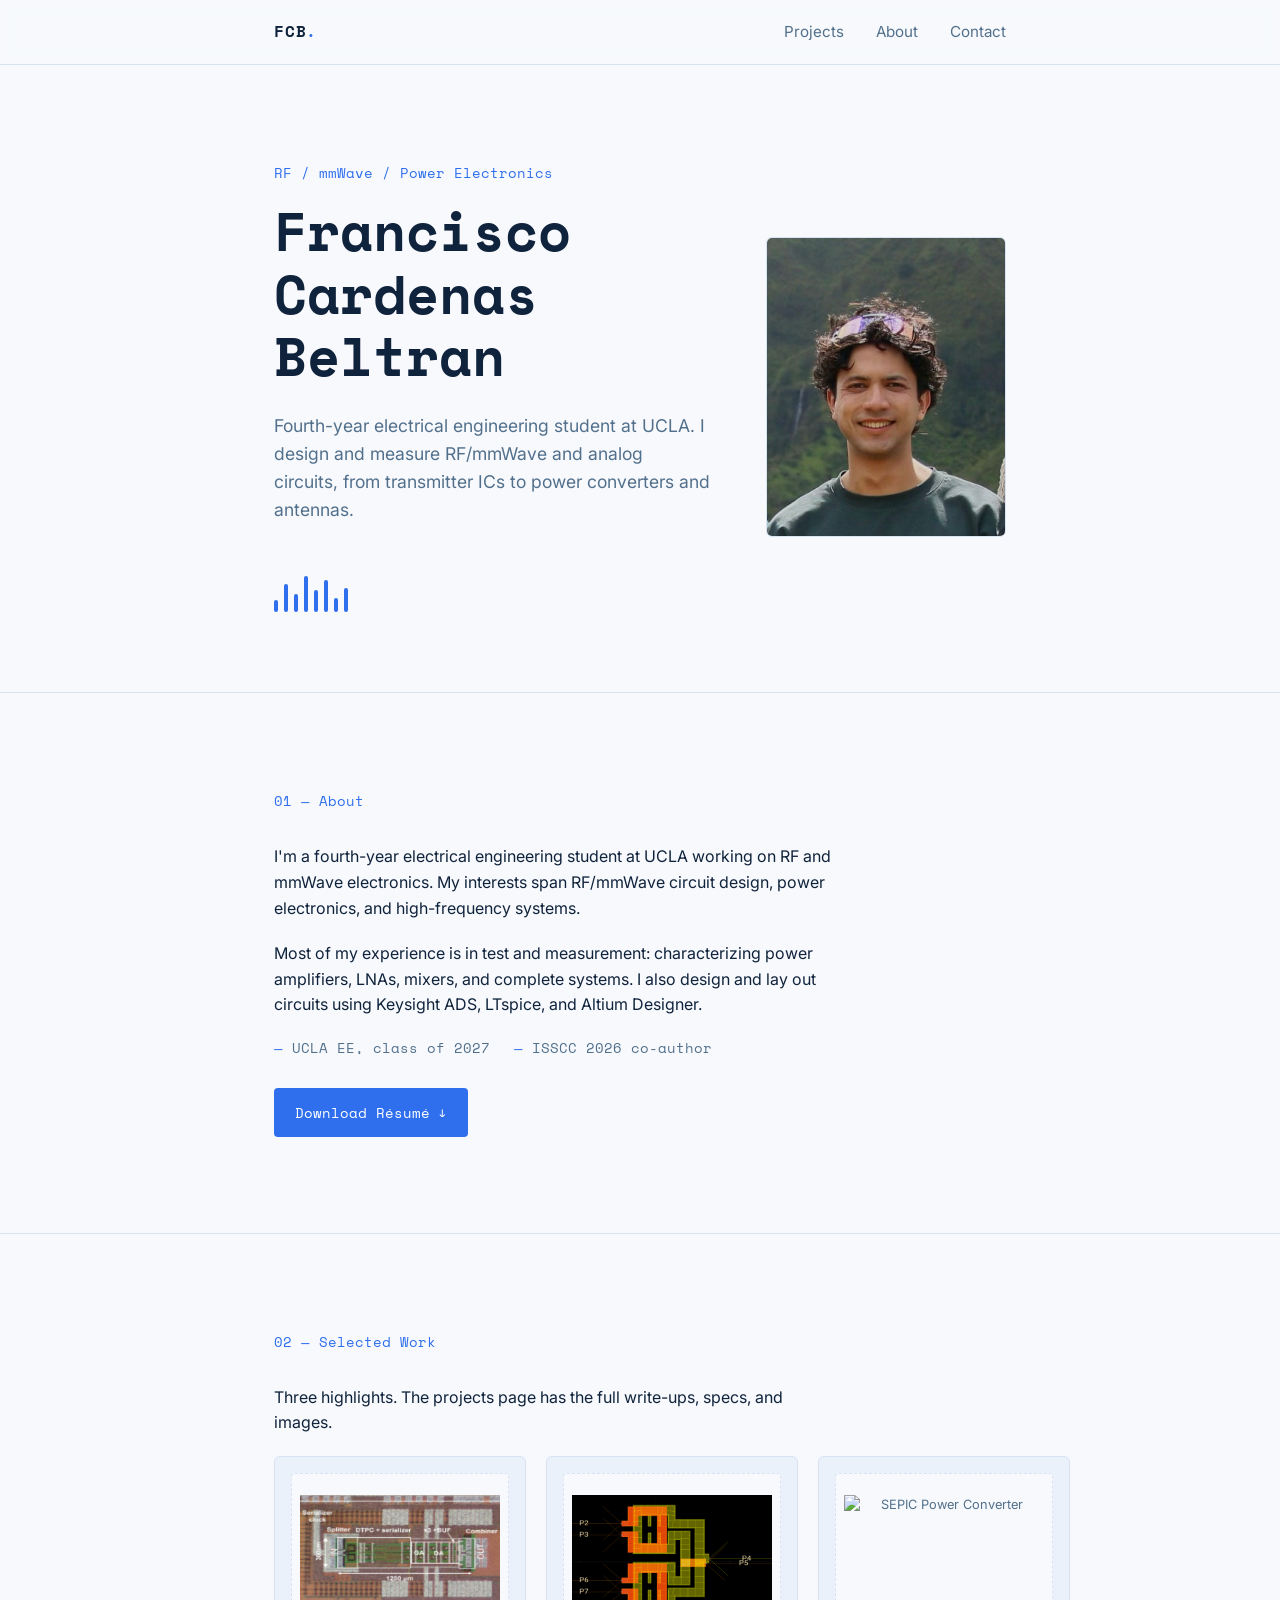
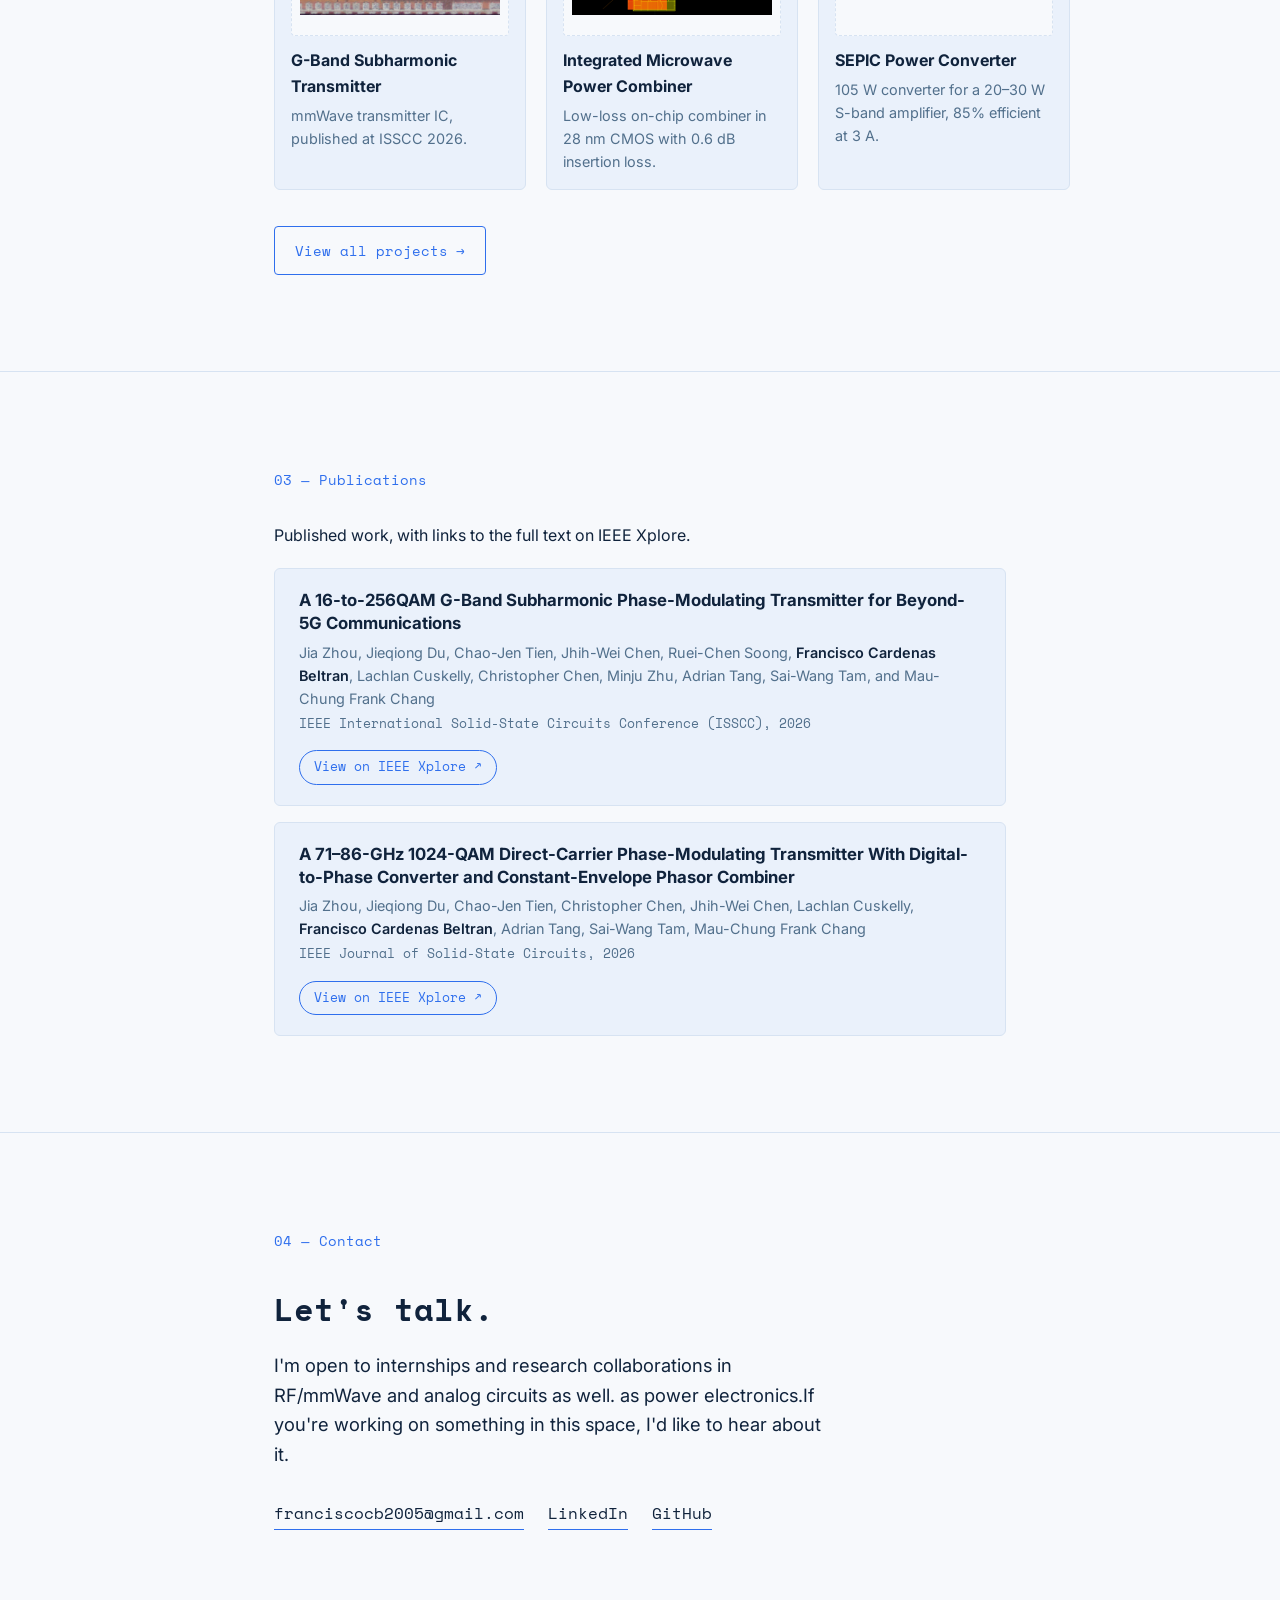
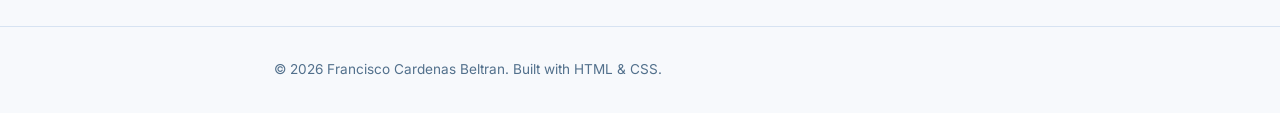
==== index.html @ 1a063b23 "Initial commit" ====
<!DOCTYPE html>
<!--
  DOCTYPE tells the browser "treat this as modern HTML5."
  Without it, some browsers fall back into a compatibility mode
  from the 1990s and layout gets weird. Always the first line.
-->
<html lang="en">
<!--
  <html> wraps the ENTIRE page. lang="en" tells screen readers and
  search engines what language the content is in.
-->
 
<head>
  <!--
    Nothing in <head> is visible on the page itself. It's metadata:
    instructions FOR the browser/search engines, not content for people.
  -->
 
  <meta charset="UTF-8">
  <!-- Tells the browser which character set to use so accents, em-dashes,
       etc. render correctly instead of turning into garbled symbols. -->
 
  <meta name="viewport" content="width=device-width, initial-scale=1.0">
  <!-- Without this, mobile browsers render the page at "desktop width"
       (usually 980px) and then shrink it to fit, making everything tiny.
       This line says: "use the actual width of the phone/tablet screen,
       and don't zoom in or out by default." This is the line that makes
       a site "responsive" instead of a tiny desktop page on mobile. -->
 
  <title>Francisco Cardenas Beltran — RF &amp; mmWave Engineering</title>
  <!-- Shows in the browser tab and in search results. -->
 
  <meta name="description" content="Francisco Cardenas Beltran is a UCLA electrical engineering student working on RF/mmWave circuits, 
  power electronics, and high-frequency test and measurement.">
  <!-- Not visible on the page — this is the snippet Google shows under
       your link in search results. -->
 
  <!-- Google Fonts: we're loading two typefaces from Google's servers.
       preconnect just tells the browser "you'll be talking to this domain
       soon" so it can start the connection early — a small speed trick. -->
  <link rel="preconnect" href="https://fonts.googleapis.com">
  <link rel="preconnect" href="https://fonts.gstatic.com" crossorigin>
  <link href="https://fonts.googleapis.com/css2?family=Space+Mono:wght@400;700&family=Inter:wght@400;500;600&display=swap" rel="stylesheet">
 
  <link rel="stylesheet" href="style.css">
  <!-- This is the line that connects this HTML file to the CSS file.
       Without it, the page would load with zero styling — just plain
       black text on a white background in the browser's default font. -->
</head>
 
<body>
  <!-- Everything a visitor actually SEES goes inside <body>. -->
 
  <!-- ============ HEADER / NAV ============ -->
  <header class="site-header">
    <!--
      <header> is a "semantic" tag — it doesn't do anything visually by
      itself, but it tells the browser (and screen readers, and search
      engines) "this section is introductory/navigational content."
      Using semantic tags (header, nav, main, section, footer) instead of
      generic <div> everywhere is good practice: it's more accessible and
      easier to read.
    -->
    <div class="wrap">
      <!-- "wrap" is a plain div with no semantic meaning — it exists
           purely so CSS can center content and cap its width. You'll
           see this pattern (a .wrap or .container div) constantly. -->
      <a href="index.html" class="logo">FCB<span class="accent">.</span></a>
      <!-- Wrapping the logo in a link to "index.html" is the standard
           pattern for "click the logo to go home." -->
      <nav>
        <!-- <nav> semantically marks "this is a block of navigation links." -->
        <a href="projects.html">Projects</a>
        <a href="#about">About</a>
        <a href="#contact">Contact</a>
      </nav>
    </div>
  </header>
 
  <main>
    <!-- <main> marks the primary content of the page (as opposed to
         header/footer/nav, which repeat on every page of a site). -->
 
    <!-- ============ HERO SECTION ============ -->
    <section class="hero">
      <div class="wrap hero-grid">
        <!--
          "hero-grid" turns this row into two columns: your text on the
          left, your headshot on the right. On phones the CSS stacks
          them into one column with the photo on top (see style.css,
          section 5b).
        -->
 
        <div class="hero-text">
          <p class="eyebrow">RF / mmWave / Power Electronics</p>
          <h1>Francisco Cardenas Beltran</h1>
          <p class="hero-sub">
            Fourth-year electrical engineering student at UCLA. I design
            and measure RF/mmWave and analog circuits, from transmitter ICs to
            power converters and antennas.
          </p>
 
          <!--
            This is the one "signature moment" of the page — an animated
            waveform line, done in pure CSS (no JS, no images). It's a nod
            to RF signal work without being a gimmick. See style.css for
            how the animation works.
          -->
          <div class="waveform" aria-hidden="true">
            <span></span><span></span><span></span><span></span>
            <span></span><span></span><span></span><span></span>
          </div>
          <!-- aria-hidden="true" tells screen readers to skip this — it's
               purely decorative and has no meaningful content to announce. -->
        </div>
 
        <!-- ============ HEADSHOT ============
             <figure> is the semantic tag for "an image that goes with the
             content." To add your photo:
               1. Put the image file in an "images" folder next to this
                  file, e.g. images/headshot.jpg
                  (a portrait crop around 800 x 1000 px works well; the
                  CSS crops it to a 4:5 rectangle automatically)
               2. Delete the <div class="headshot-placeholder"> line below
               3. Un-comment the <img> line below: delete the comment
                  markers at the start and end of that line so only the
                  <img ...> tag is left
             The alt text is what screen readers announce and what shows
             up if the image fails to load, so keep it descriptive.
        -->
        <figure class="headshot">
        <img src="images/headshot.jpg" alt="Portrait of Francisco Cardenas Beltran"-->
        </figure>
      </div>
    </section>
 
    <!-- ============ ABOUT SECTION ============ -->
    <section id="about" class="section">
      <!--
        id="about" is what the nav link href="#about" jumps to. An id
        must be unique on the page (only one element can have id="about").
        Classes (class="...") can repeat on many elements; ids cannot.
      -->
      <div class="wrap about-compact">
        <!--
          "about-compact" is a smaller, single-column about section:
          a short bio, a row of quick facts, and a resume download
          button. Less scrolling before visitors reach the projects,
          which is the actual point of this site.
        -->
        <p class="section-label">01 — About</p>
        <p class="lede lede-compact">
          I'm a fourth-year electrical engineering student at UCLA working
          on RF and mmWave electronics. My interests span RF/mmWave circuit
          design, power electronics, and high-frequency systems.
        </p>
        <p class="lede lede-compact">
          Most of my experience is in test and measurement: characterizing
          power amplifiers, LNAs, mixers, and complete systems. I also
          design and lay out circuits using Keysight ADS, LTspice, and
          Altium Designer.
        </p>
        <ul class="quick-facts">
          <li>UCLA EE, class of 2027</li>
          <li>ISSCC 2026 co-author</li>
        </ul>
        <a href="CardenasBeltran_Resume.docx.pdf" download class="btn btn-primary">
          Download Résumé
          <span aria-hidden="true">↓</span>
        </a>
        <!--
          `download` is a boolean attribute — just being present turns
          on the behavior, no value needed. It tells the browser
          "don't navigate to this file, save it to disk instead."
          Without it, clicking this link would just open the PDF in
          the browser tab.
          IMPORTANT: this only works once an actual file named
          resume.pdf sits in the same folder as this HTML file.
        -->
      </div>
    </section>
 
    <!-- ============ WORK / PROJECTS SECTION ============ -->
    <section id="work" class="section">
      <div class="wrap">
        <p class="section-label">02 — Selected Work</p>
        <p class="lede lede-compact">
          Three highlights. The projects page has the full write-ups,
          specs, and images.
        </p>
 
        <div class="teaser-grid">
          <a href="#publications" class="teaser-card">
            <div class="teaser-image">
                <img src="images/die_photo.png" width="200" height="120" alt="G-band transmitter die photo">
            </div>
            <h3>G-Band Subharmonic Transmitter</h3>
            <p>mmWave transmitter IC, published at ISSCC 2026.</p>
          </a>
 
          <a href="projects.html#power-combiner" class="teaser-card">
            <div class="teaser-image">
              <img src="images/power_combiner.png" width="200" height="120" alt="Integrated Microwave Power Combiner">
            </div>
            <h3>Integrated Microwave Power Combiner</h3>
            <p>Low-loss on-chip combiner in 28 nm CMOS with 0.6 dB insertion loss.</p>
          </a>
 
          <a href="projects.html#sepic-converter" class="teaser-card">
            <div class="teaser-image">
              <img src="images/sepic_converter.jpg" width="200" height="120" alt="SEPIC Power Converter">
            </div>
            <h3>SEPIC Power Converter</h3>
            <p>105 W converter for a 20–30 W S-band amplifier, 85% efficient at 3 A.</p>
          </a>
        </div>
 
        <a href="projects.html" class="btn btn-outline view-all">
          View all projects
          <span aria-hidden="true">→</span>
        </a>
      </div>
    </section>
 
    <!-- ============ PUBLICATIONS SECTION ============ -->
    <section id="publications" class="section">
      <!-- Note the id is lowercase. ids are case-sensitive, so
           #Publications and #publications are different targets. -->
      <div class="wrap">
        <p class="section-label">03 — Publications</p>
        <p class="lede lede-compact">
          Published work, with links to the full text on IEEE Xplore.
        </p>
        <ul class="pub-list">
          <li class="pub">
            <h3>A 16-to-256QAM G-Band Subharmonic Phase-Modulating Transmitter for Beyond-5G Communications</h3>
            <!-- List authors in the order they appear on the paper.
                 The <strong> tags make your own name bold. -->
            <p class="pub-authors">Jia Zhou, Jieqiong Du, Chao-Jen Tien, Jhih-Wei Chen, Ruei-Chen Soong, 
              <strong>Francisco Cardenas Beltran</strong>, Lachlan Cuskelly, Christopher Chen, Minju Zhu, Adrian Tang,
              Sai-Wang Tam, and Mau-Chung Frank Chang</p>
            <p class="pub-venue">IEEE International Solid-State Circuits Conference (ISSCC), 2026</p>
            <div class="project-links">
              <a class="pill-link" href="https://ieeexplore.ieee.org/document/11409097" target="_blank" rel="noopener">
                View on IEEE Xplore <span aria-hidden="true">↗</span>
              </a>
            </div>
          </li>
 
          <li class="pub">
            <h3>A 71–86-GHz 1024-QAM Direct-Carrier Phase-Modulating Transmitter With Digital-to-Phase Converter and Constant-Envelope Phasor Combiner</h3>
            <p class="pub-authors">Jia Zhou, Jieqiong Du, Chao-Jen Tien, Christopher Chen, Jhih-Wei Chen,
              Lachlan Cuskelly, <strong>Francisco Cardenas Beltran</strong>, Adrian Tang, Sai-Wang Tam,
              Mau-Chung Frank Chang</p>
            <p class="pub-venue">IEEE Journal of Solid-State Circuits, 2026</p>
            <div class="project-links">
              <a class="pill-link" href="https://ieeexplore.ieee.org/document/11457391" target="_blank" rel="noopener">
                View on IEEE Xplore <span aria-hidden="true">↗</span>
              </a>
            </div>
          </li>
        </ul>

      </div>
    </section>
 
    <!-- ============ CONTACT SECTION ============ -->
    <section id="contact" class="section">
      <div class="wrap">
        <p class="section-label">04 — Contact</p>
        <h2>Let's talk.</h2>
        <p class="lede">
          I'm open to internships and research collaborations in RF/mmWave and analog circuits as well. 
          as power electronics.If you're working on something in this space, I'd like to hear about it.
        </p>
        <div class="contact-links">
          <a href="mailto:franciscocb2005@gmail.com">franciscocb2005@gmail.com</a>
          <a href="https://linkedin.com/in/francisco-cardenas-beltran" target="_blank" rel="noopener">LinkedIn</a>
          <a href="https://github.com/fcbeltran05" target="_blank" rel="noopener">GitHub</a>
          <!-- Swap yourusername for your actual GitHub username. -->
        </div>
      </div>
    </section>
  </main>
 
  <footer class="site-footer">
    <div class="wrap">
      <p>&copy; 2026 Francisco Cardenas Beltran. Built with HTML &amp; CSS.</p>
      <!-- &copy; and &amp; are "HTML entities" — special codes for
           characters that either aren't on a keyboard (©) or that HTML
           reserves for its own syntax (& is used in entities themselves,
           so a literal & has to be written as &amp;). -->
    </div>
  </footer>
 
</body>
</html>
---- style.css ----
/* =========================================================
   1. DESIGN TOKENS (CSS variables)
   =========================================================
   Defining colors/fonts as named variables here means if you ever
   want to change your accent color, you change it in ONE place
   instead of hunting through the whole file. `:root` means "the
   whole document" — these variables are available everywhere below.
*/
:root {
  --bg: #f7f9fc;          /* soft off-white — main page background */
  --surface: #eaf1fb;     /* light blue panel color, used for project boxes */
  --text: #10233c;        /* dark navy — main text, high contrast on white */
  --text-dim: #52708c;    /* muted blue-grey for secondary text */
  --accent: #2f6fed;      /* blue accent */
  --accent-dim: #1d4fb3;  /* darker blue, for hovers */
  --border: #d7e3f2;      /* light blue-grey line color */
 
  --font-mono: 'Space Mono', monospace;  /* for headings & data labels */
  --font-sans: 'Inter', sans-serif;      /* for body copy */
 
  --max-width: 780px;     /* how wide the content column gets on large screens */
}
 
/* =========================================================
   2. RESET
   =========================================================
   Browsers apply their own default spacing/sizing to elements
   (margins on <h1>, weird box sizing, etc). This section cancels
   those defaults so you start from a predictable, blank slate.
*/
* {
  margin: 0;
  padding: 0;
  box-sizing: border-box;
  /* box-sizing: border-box means when you set an element's width,
     any padding/border is INCLUDED in that width instead of adding
     to it. This makes layout math far less confusing. */
}
 
html {
  scroll-behavior: smooth;
  /* Makes clicking a nav link (like #about) scroll smoothly to that
     section instead of jumping instantly. */
}
 
body {
  background: var(--bg);
  color: var(--text);
  font-family: var(--font-sans);
  line-height: 1.6;
  /* line-height 1.6 means each line of text has extra breathing room
     (1.6x the font size) — tight line-height is a common reason body
     text feels cramped and hard to read. */
}
 
button {
  font: inherit;
  /* buttons don't inherit the page font by default in most browsers —
     this makes any real <button> element match the rest of the site. */
}
 
/* =========================================================
   3. LAYOUT HELPERS
   ========================================================= */
.wrap {
  max-width: var(--max-width);
  margin: 0 auto;   /* auto left/right margin centers a block element */
  padding: 0 24px;  /* breathing room on small screens so text doesn't
                        touch the edge of the browser window */
}
 
.section {
  padding: 96px 0;
  border-top: 1px solid var(--border);
  /* the hairline rule between sections — used deliberately here as a
     structural device (like a datasheet section break), not decoration */
}
 
/* =========================================================
   4. HEADER / NAV
   ========================================================= */
.site-header {
  position: sticky;
  top: 0;
  /* sticky + top:0 makes the header stay pinned to the top of the
     viewport as you scroll down, instead of scrolling away. */
  background: rgba(247, 249, 252, 0.85);
  backdrop-filter: blur(8px);
  /* semi-transparent background + blur = content behind the header
     shows through slightly blurred as you scroll under it. */
  border-bottom: 1px solid var(--border);
  z-index: 10;
  /* z-index controls stacking order — a higher number sits ON TOP of
     elements with a lower (or no) z-index. Needed here so the header
     stays above content as it scrolls underneath. */
}
 
.site-header .wrap {
  display: flex;
  align-items: center;
  justify-content: space-between;
  height: 64px;
  /* flexbox: this row lays its two children (logo, nav) out
     horizontally, vertically centers them, and pushes them to
     opposite ends of the row. Flexbox is the standard tool for
     "arrange these items in a row or column." */
}
 
.logo {
  font-family: var(--font-mono);
  font-weight: 700;
  letter-spacing: 0.05em;
  color: var(--text);
  text-decoration: none;
  /* the logo is now an <a> (see index.html/projects.html), so it needs
     its own color + text-decoration reset or it'd render as a plain
     underlined blue link like any other anchor. */
}
 
.accent {
  color: var(--accent);
}
 
nav a {
  color: var(--text-dim);
  text-decoration: none;
  /* removes the default underline on links */
  margin-left: 28px;
  font-size: 0.95rem;
  transition: color 0.2s ease;
  /* transition makes property changes (like color on hover) animate
     smoothly over 0.2 seconds instead of snapping instantly. */
}
 
nav a:hover {
  color: var(--text);
}
 
nav a.active {
  color: var(--accent);
  /* There's no built-in way for static HTML to detect "this is the
     current page" — class="active" is added by hand to the matching
     link in each file (see projects.html). If you add more pages
     later, remember to set this by hand on each one too. */
}
 
/* =========================================================
   5. HERO
   ========================================================= */
.hero {
  padding: 96px 0 80px;
  text-align: left;
}
 
/* A shorter version of the hero, used at the top of projects.html —
   same type treatment, less vertical padding, since it's an interior
   page and doesn't need a full "landing" moment. */
.page-hero {
  padding: 64px 0 48px;
}
 
.eyebrow {
  font-family: var(--font-mono);
  color: var(--accent);
  font-size: 0.9rem;
  margin-bottom: 16px;
}
 
.hero h1,
.page-hero h1 {
  font-family: var(--font-mono);
  font-size: clamp(2rem, 5vw, 3.4rem);
  /* clamp(min, preferred, max) picks a font size that scales with the
     viewport width (5vw = 5% of viewport width) but never goes below
     2rem or above 3.4rem. This is a compact way to make text
     responsive without writing separate rules for each screen size. */
  line-height: 1.15;
  font-weight: 700;
  margin-bottom: 24px;
}
 
.page-hero h1 {
  font-size: clamp(1.6rem, 4vw, 2.4rem);
  /* a smaller max size than the homepage hero — it's still a heading,
     just not the star of the page the way the homepage one is. */
}
 
.hero-sub {
  color: var(--text-dim);
  font-size: 1.1rem;
  max-width: 480px;
  margin-bottom: 48px;
}
 
.page-hero .hero-sub {
  margin-bottom: 0;
}
 
/* =========================================================
   5b. HERO WITH HEADSHOT
   =========================================================
   The homepage hero is two columns: text on the left, portrait on
   the right. On phones it collapses to one column with the photo
   first. The photo is cropped to a 4:5 portrait rectangle no matter
   what shape your original file is.
*/
.hero-grid {
  display: grid;
  grid-template-columns: 1fr 240px;
  /* "1fr 240px" = the text column takes all remaining space and the
     photo column is a fixed 240px wide. */
  gap: 56px;
  align-items: center;
  /* vertically centers the text against the taller photo */
}
 
.headshot {
  width: 100%;
}
 
.headshot img,
.headshot-placeholder {
  display: block;
  width: 100%;
  aspect-ratio: 4 / 5;
  border-radius: 6px;
}
 
.headshot img {
  object-fit: cover;
  object-position: center top;
  /* object-fit: cover crops the photo to fill the box instead of
     stretching it. object-position keeps the top of the frame (your
     face) in view if the crop has to cut something off. */
  border: 1px solid var(--border);
}
 
/* Dashed "add a photo here" box, same visual language as the project
   image placeholders. Disappears once you swap in the real <img>. */
.headshot-placeholder {
  background: var(--surface);
  border: 1px dashed var(--border);
  display: flex;
  align-items: center;
  justify-content: center;
  text-align: center;
  color: var(--text-dim);
  font-size: 0.85rem;
  padding: 16px;
}
 
@media (max-width: 720px) {
  .hero {
    padding: 72px 0 64px;
  }
 
  .hero-grid {
    grid-template-columns: 1fr;
    gap: 32px;
  }
 
  .headshot {
    order: -1;
    /* order: -1 moves the photo BEFORE the text in the stacked layout
       without changing the HTML. */
    max-width: 180px;
  }
}
 
/* --- the animated waveform, the homepage hero's signature moment --- */
.waveform {
  display: flex;
  align-items: flex-end;
  gap: 6px;
  height: 40px;
}
 
.waveform span {
  display: block;
  width: 4px;
  background: var(--accent);
  border-radius: 2px;
  animation: pulse 1.2s ease-in-out infinite;
  /* This applies the @keyframes animation named "pulse" (defined below)
     to each bar: 1.2 seconds per cycle, ease-in-out timing, and
     "infinite" means it repeats forever rather than playing once. */
}
 
/* Each bar gets a different animation-delay so they don't all move
   in lockstep — this staggering is what makes it read as a waveform
   rather than a single pulsing block. nth-child(n) targets the nth
   <span> inside .waveform. */
.waveform span:nth-child(1) { height: 30%; animation-delay: 0s; }
.waveform span:nth-child(2) { height: 70%; animation-delay: 0.1s; }
.waveform span:nth-child(3) { height: 45%; animation-delay: 0.2s; }
.waveform span:nth-child(4) { height: 90%; animation-delay: 0.3s; }
.waveform span:nth-child(5) { height: 55%; animation-delay: 0.4s; }
.waveform span:nth-child(6) { height: 80%; animation-delay: 0.5s; }
.waveform span:nth-child(7) { height: 35%; animation-delay: 0.6s; }
.waveform span:nth-child(8) { height: 60%; animation-delay: 0.7s; }
 
@keyframes pulse {
  /* @keyframes defines what an animation actually DOES over time.
     0% is the start of the cycle, 50% the midpoint, 100% the end. */
  0%, 100% { transform: scaleY(0.6); opacity: 0.6; }
  50%      { transform: scaleY(1);   opacity: 1; }
}
 
@media (prefers-reduced-motion: reduce) {
  .waveform span { animation: none; }
}
/* This respects visitors who've told their OS "reduce motion" (an
   accessibility setting, often used by people with vestibular
   disorders) — for them, the animation is simply turned off. */
 
/* =========================================================
   6. SECTION LABELS & HEADINGS
   ========================================================= */
.section-label {
  font-family: var(--font-mono);
  color: var(--accent);
  font-size: 0.9rem;
  margin-bottom: 32px;
}
 
.section h2 {
  font-family: var(--font-mono);
  font-size: 2rem;
  margin-bottom: 16px;
}
 
.lede {
  font-size: 1.15rem;
  max-width: 560px;
  margin-bottom: 32px;
}
 
/* A smaller variant of .lede, used where the paragraph should take up
   less vertical space (the compact about section, the work-teaser
   intro). Note it's added as a SECOND class — class="lede lede-compact"
   in the HTML — so it keeps .lede's rules and only overrides the two
   listed here. This "combine two classes" pattern is common: one class
   for the general look, a second small one for a specific tweak. */
.lede-compact {
  font-size: 1rem;
  margin-bottom: 20px;
}
 
/* =========================================================
   7. ABOUT SECTION (compact)
   ========================================================= */
.quick-facts {
  list-style: none;
  display: flex;
  flex-wrap: wrap;
  gap: 12px 24px;
  font-family: var(--font-mono);
  font-size: 0.85rem;
  color: var(--text-dim);
  margin-bottom: 28px;
}
 
.quick-facts li::before {
  content: '— ';
  /* ::before inserts generated content immediately inside an element,
     before its existing content. Here it prefixes each fact with an
     em-dash instead of a bullet, matching the mono/datasheet feel,
     without needing extra markup in the HTML for it. */
  color: var(--accent);
}
 
/* =========================================================
   8. BUTTONS
   ========================================================= */
.btn {
  display: inline-flex;
  align-items: center;
  gap: 8px;
  font-family: var(--font-mono);
  font-size: 0.9rem;
  text-decoration: none;
  padding: 12px 20px;
  border-radius: 4px;
  border: 1px solid transparent;
  transition: background 0.2s ease, color 0.2s ease, border-color 0.2s ease;
  /* display: inline-flex lets the button sit inline with surrounding
     text/links while still using flexbox internally, which is what
     lets "gap" cleanly space the label from the arrow icon next to it. */
}
 
.btn-primary {
  background: var(--accent);
  color: #ffffff;
}
 
.btn-primary:hover {
  background: var(--accent-dim);
}
 
.btn-outline {
  border-color: var(--accent);
  color: var(--accent);
}
 
.btn-outline:hover {
  background: var(--accent);
  color: #ffffff;
}
 
/* =========================================================
   9. WORK TEASER GRID (homepage preview cards)
   ========================================================= */
.teaser-grid {
  display: grid;
  grid-template-columns: repeat(3, 1fr);
  /* repeat(3, 1fr) is shorthand for "1fr 1fr 1fr" — three equal-width
     columns. Much easier to read and adjust than typing it out. */
  gap: 20px;
  margin-bottom: 32px;
}
 
@media (max-width: 720px) {
  .teaser-grid {
    grid-template-columns: 1fr;
    /* stack the three teaser cards into a single column on narrow
       screens instead of squeezing them side by side */
  }
}
 
.teaser-card {
  display: block;
  text-decoration: none;
  color: var(--text);
  background: var(--surface);
  border: 1px solid var(--border);
  border-radius: 6px;
  padding: 16px;
  transition: border-color 0.2s ease, transform 0.2s ease;
}
 
.teaser-card:hover {
  border-color: var(--accent);
  transform: translateY(-2px);
  /* a small upward shift on hover — a common, subtle way to signal
     "this whole card is clickable" */
}
 
.teaser-image {
  aspect-ratio: 4 / 3;
  /* aspect-ratio locks the box's height relative to its width (here,
     4:3) regardless of how wide it ends up being — the standard way
     to reserve consistent image proportions before an image loads. */
  background: var(--bg);
  border: 1px dashed var(--border);
  border-radius: 4px;
  display: flex;
  align-items: center;
  justify-content: center;
  text-align: center;
  color: var(--text-dim);
  font-size: 0.8rem;
  padding: 8px;
  margin-bottom: 12px;
}
 
.teaser-card h3 {
  font-size: 1rem;
  margin-bottom: 4px;
}
 
.teaser-card p {
  color: var(--text-dim);
  font-size: 0.9rem;
}
 
.view-all {
  margin-top: 4px;
}
 
/* =========================================================
   10. FULL PROJECT WRITE-UPS (projects.html)
   ========================================================= */
.project-full {
  margin-bottom: 24px;
}
 
/* The larger image placeholder at the top of each full project entry.
   Same underlying pattern as .teaser-image (aspect-ratio + dashed
   border standing in for a real photo), just bigger and using a 16:9
   ratio, which suits wider diagrams/screenshots better than photos. */
.project-image {
  aspect-ratio: 16 / 9;
  background: var(--surface);
  border: 1px dashed var(--border);
  border-radius: 6px;
  display: flex;
  align-items: center;
  justify-content: center;
  text-align: center;
  color: var(--text-dim);
  font-size: 0.9rem;
  padding: 24px;
  margin-bottom: 24px;
}
 
/* Once you add a real <img> inside .project-image, this rule makes it
   fill the box cleanly no matter the source photo's original
   dimensions — without it, a real image would probably distort or
   overflow the box. object-fit: cover crops to fill; keep the aspect
   ratio above matched to your images' actual shape where you can. */
.project-image img {
  width: 100%;
  height: 100%;
  object-fit: cover;
  border-radius: 6px;
}
 
/* =========================================================
   10a. PROJECT GALLERY (multiple images per project)
   =========================================================
   For a project with more than one picture, show them one at a
   time at full size (same 16:9 box as a single .project-image)
   with a prev/next arrow rather than squeezing several into one
   row. Each picture is a .project-image that ALSO has the class
   "gallery-slide" — only the one with "is-active" is visible; the
   script near the end of projects.html moves that class when you
   click an arrow.
*/
.project-gallery {
  position: relative;
}
 
/* :not(.is-active) beats a plain .project-image rule on specificity,
   so inactive slides hide without disturbing the centering/flex
   layout .project-image already sets up for the active one. */
.gallery-slide:not(.is-active) {
  display: none;
}
 
.gallery-arrow {
  position: absolute;
  top: 50%;
  transform: translateY(-50%);
  width: 36px;
  height: 36px;
  border-radius: 50%;
  border: 1px solid var(--border);
  background: rgba(247, 249, 252, 0.9);
  color: var(--text);
  font-size: 1.1rem;
  line-height: 1;
  display: flex;
  align-items: center;
  justify-content: center;
  cursor: pointer;
}
 
.gallery-arrow:hover {
  border-color: var(--accent);
  color: var(--accent);
}
 
.gallery-prev {
  left: 12px;
}
 
.gallery-next {
  right: 12px;
}
 
/* A gallery trimmed down to one image doesn't need an arrow to
   nowhere — the script adds this class automatically in that case. */
.project-gallery.single-image .gallery-arrow {
  display: none;
}
 
.project-head {
  display: flex;
  justify-content: space-between;
  align-items: baseline;
  margin-bottom: 12px;
  gap: 16px;
  flex-wrap: wrap;
}
 
.project-head h2 {
  font-size: 1.4rem;
}
 
.project-tag {
  font-family: var(--font-mono);
  font-size: 0.75rem;
  color: var(--accent);
  white-space: nowrap;
  /* prevents the tag text from wrapping onto two lines */
}
 
.project-full p {
  color: var(--text-dim);
  margin-bottom: 20px;
  max-width: 640px;
}
 
.project-specs {
  list-style: none;
  /* removes the default bullet points from the <ul> */
  display: flex;
  flex-wrap: wrap;
  /* flex-wrap lets items drop to a new line on narrow screens instead
     of squeezing or overflowing */
  gap: 24px;
  font-size: 0.9rem;
  font-family: var(--font-mono);
  margin-bottom: 20px;
}
 
.project-specs span {
  display: block;
  color: var(--text-dim);
  font-size: 0.75rem;
  text-transform: uppercase;
  letter-spacing: 0.05em;
  margin-bottom: 4px;
}
 
.project-links {
  display: flex;
  flex-wrap: wrap;
  gap: 12px;
}
 
.pill-link {
  font-family: var(--font-mono);
  font-size: 0.8rem;
  color: var(--accent);
  text-decoration: none;
  border: 1px solid var(--accent);
  border-radius: 999px;
  /* a very large border-radius relative to the element's height turns
     the rectangle into a fully rounded "pill" shape */
  padding: 6px 14px;
  transition: background 0.2s ease, color 0.2s ease;
}
 
.pill-link:hover {
  background: var(--accent);
  color: #ffffff;
}
 
/* =========================================================
   10b. PUBLICATIONS (homepage)
   =========================================================
   One card per paper: title, authors, venue, then the IEEE Xplore
   pill link (reuses .project-links / .pill-link from above).
*/
.pub-list {
  list-style: none;
  display: grid;
  gap: 16px;
}
 
.pub {
  background: var(--surface);
  border: 1px solid var(--border);
  border-radius: 6px;
  padding: 20px 24px;
}
 
.pub h3 {
  font-size: 1.05rem;
  line-height: 1.35;
  margin-bottom: 6px;
}
 
.pub-authors {
  color: var(--text-dim);
  font-size: 0.9rem;
  margin-bottom: 4px;
}
 
.pub-authors strong {
  color: var(--text);
  font-weight: 600;
  /* your own name stands out in the author list */
}
 
.pub-venue {
  font-family: var(--font-mono);
  font-size: 0.8rem;
  color: var(--text-dim);
  margin-bottom: 16px;
}
 
/* =========================================================
   11. CONTACT SECTION
   ========================================================= */
.contact-links {
  display: flex;
  flex-wrap: wrap;
  gap: 24px;
}
 
.contact-links a {
  color: var(--text);
  text-decoration: none;
  font-family: var(--font-mono);
  border-bottom: 1px solid var(--accent);
  padding-bottom: 2px;
  transition: color 0.2s ease, border-color 0.2s ease;
}
 
.contact-links a:hover {
  color: var(--accent);
  border-color: var(--accent-dim);
}
 
/* =========================================================
   12. BACK LINK (bottom of projects.html)
   ========================================================= */
.back-link {
  display: inline-block;
  color: var(--text-dim);
  text-decoration: none;
  font-family: var(--font-mono);
  font-size: 0.9rem;
  transition: color 0.2s ease;
}
 
.back-link:hover {
  color: var(--accent);
}
 
/* =========================================================
   13. FOOTER
   ========================================================= */
.site-footer {
  border-top: 1px solid var(--border);
  padding: 32px 0;
}
 
.site-footer p {
  color: var(--text-dim);
  font-size: 0.85rem;
}
 
/* =========================================================
   14. FOCUS STATES (accessibility — don't delete this)
   =========================================================
   By default, some browsers show no visible outline when a link/
   button is focused via keyboard (Tab key). Removing focus outlines
   without replacing them makes a site unusable for keyboard-only
   visitors. This rule guarantees every focusable element always
   gets a visible outline.
*/
a:focus-visible,
button:focus-visible {
  outline: 2px solid var(--accent);
  outline-offset: 3px;
}
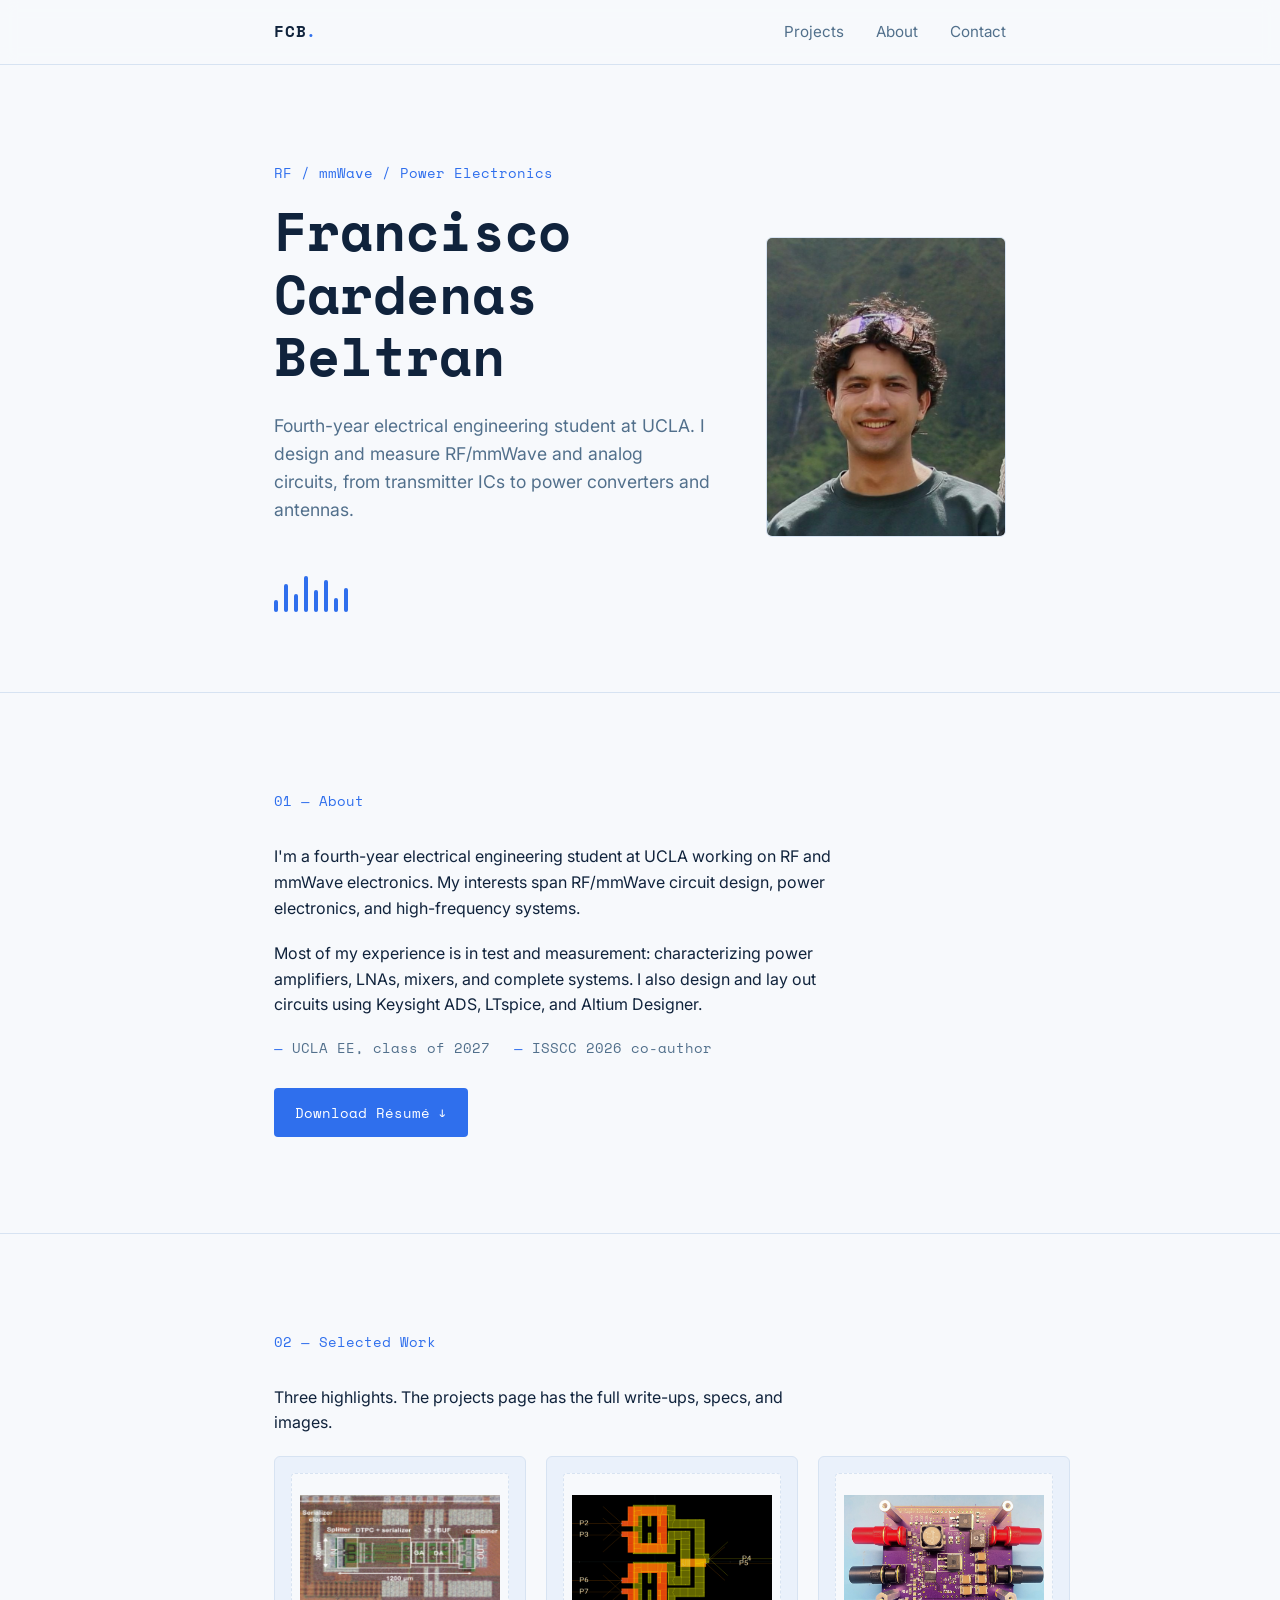
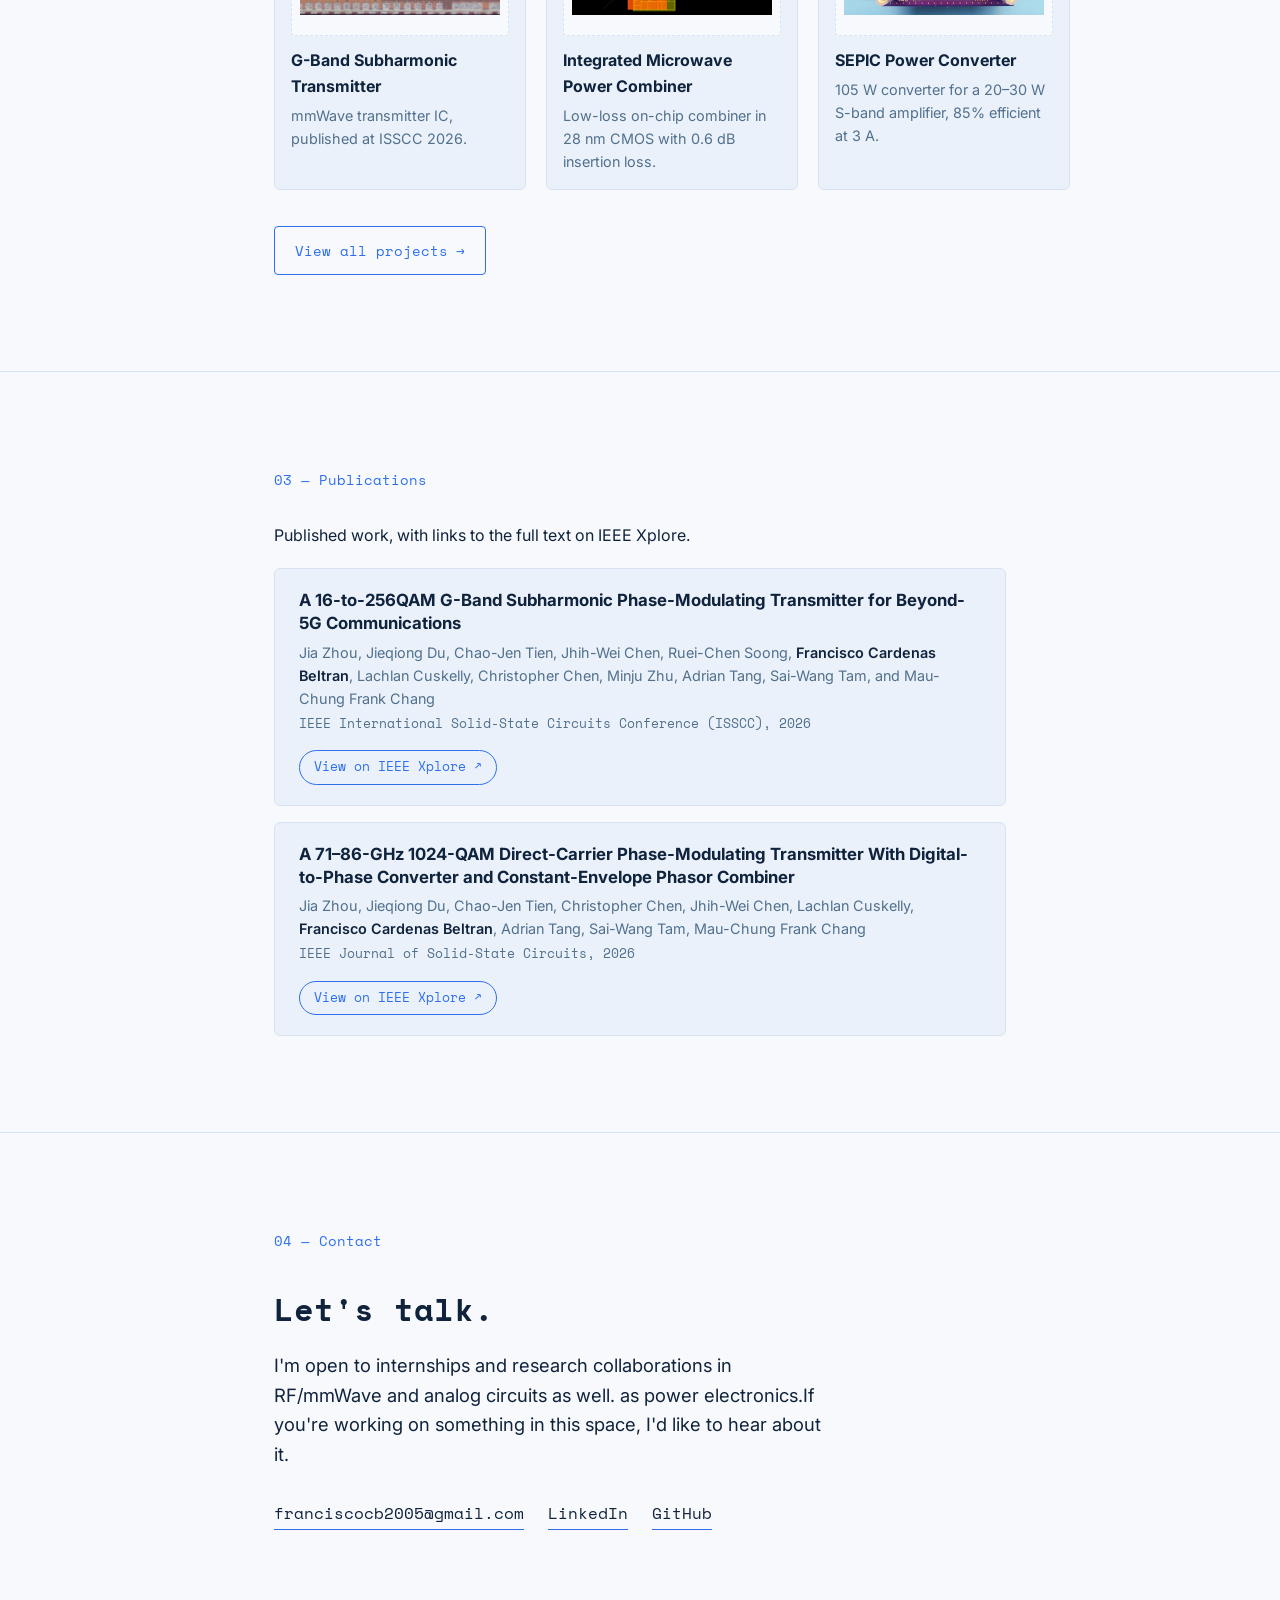
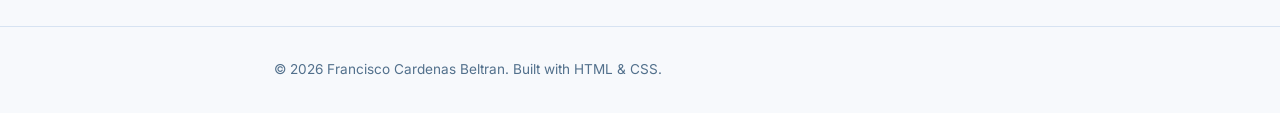
==== commit 002bece3: "Update site" ====
--- a/index.html
+++ b/index.html
@@ -208,7 +208,7 @@
  
           <a href="projects.html#sepic-converter" class="teaser-card">
             <div class="teaser-image">
-              <img src="images/sepic_converter.jpg" width="200" height="120" alt="SEPIC Power Converter">
+              <img src="images/SEPIC_converter.jpg" width="200" height="120" alt="SEPIC Power Converter">
             </div>
             <h3>SEPIC Power Converter</h3>
             <p>105 W converter for a 20–30 W S-band amplifier, 85% efficient at 3 A.</p>
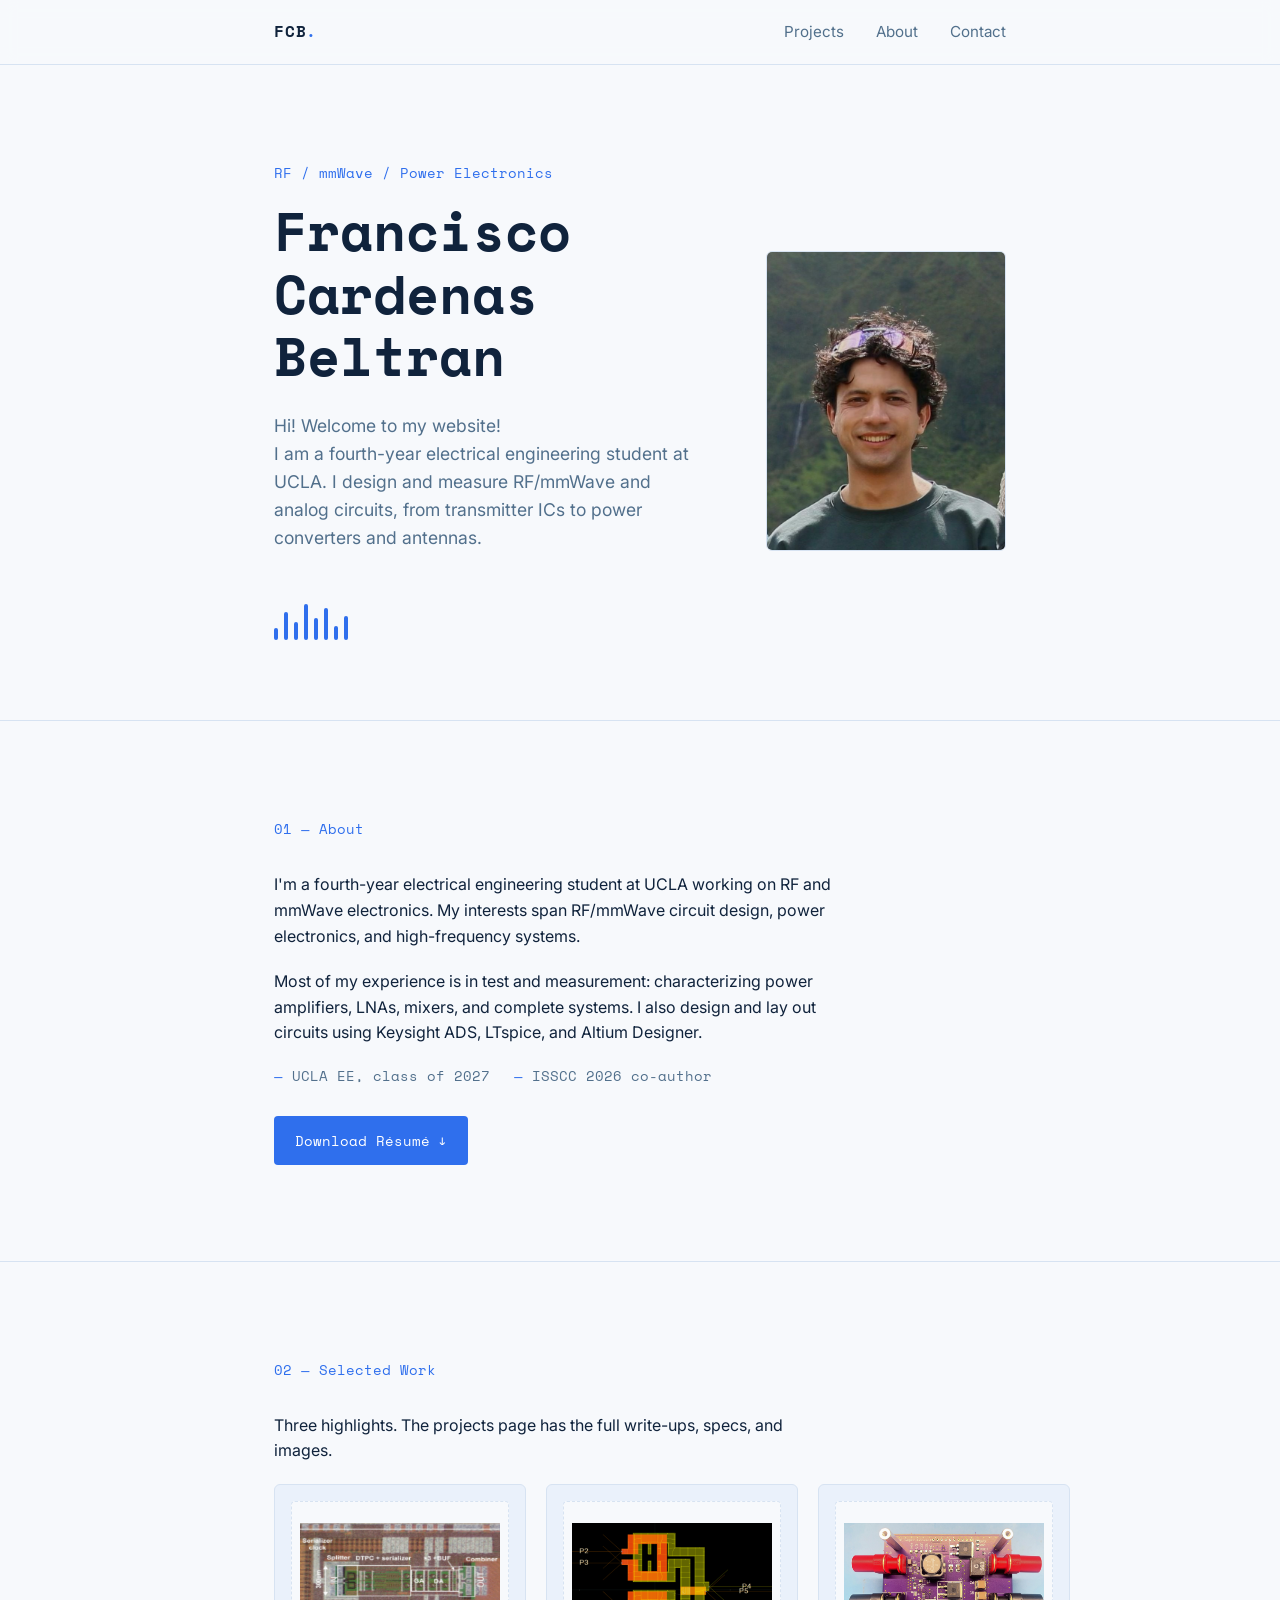
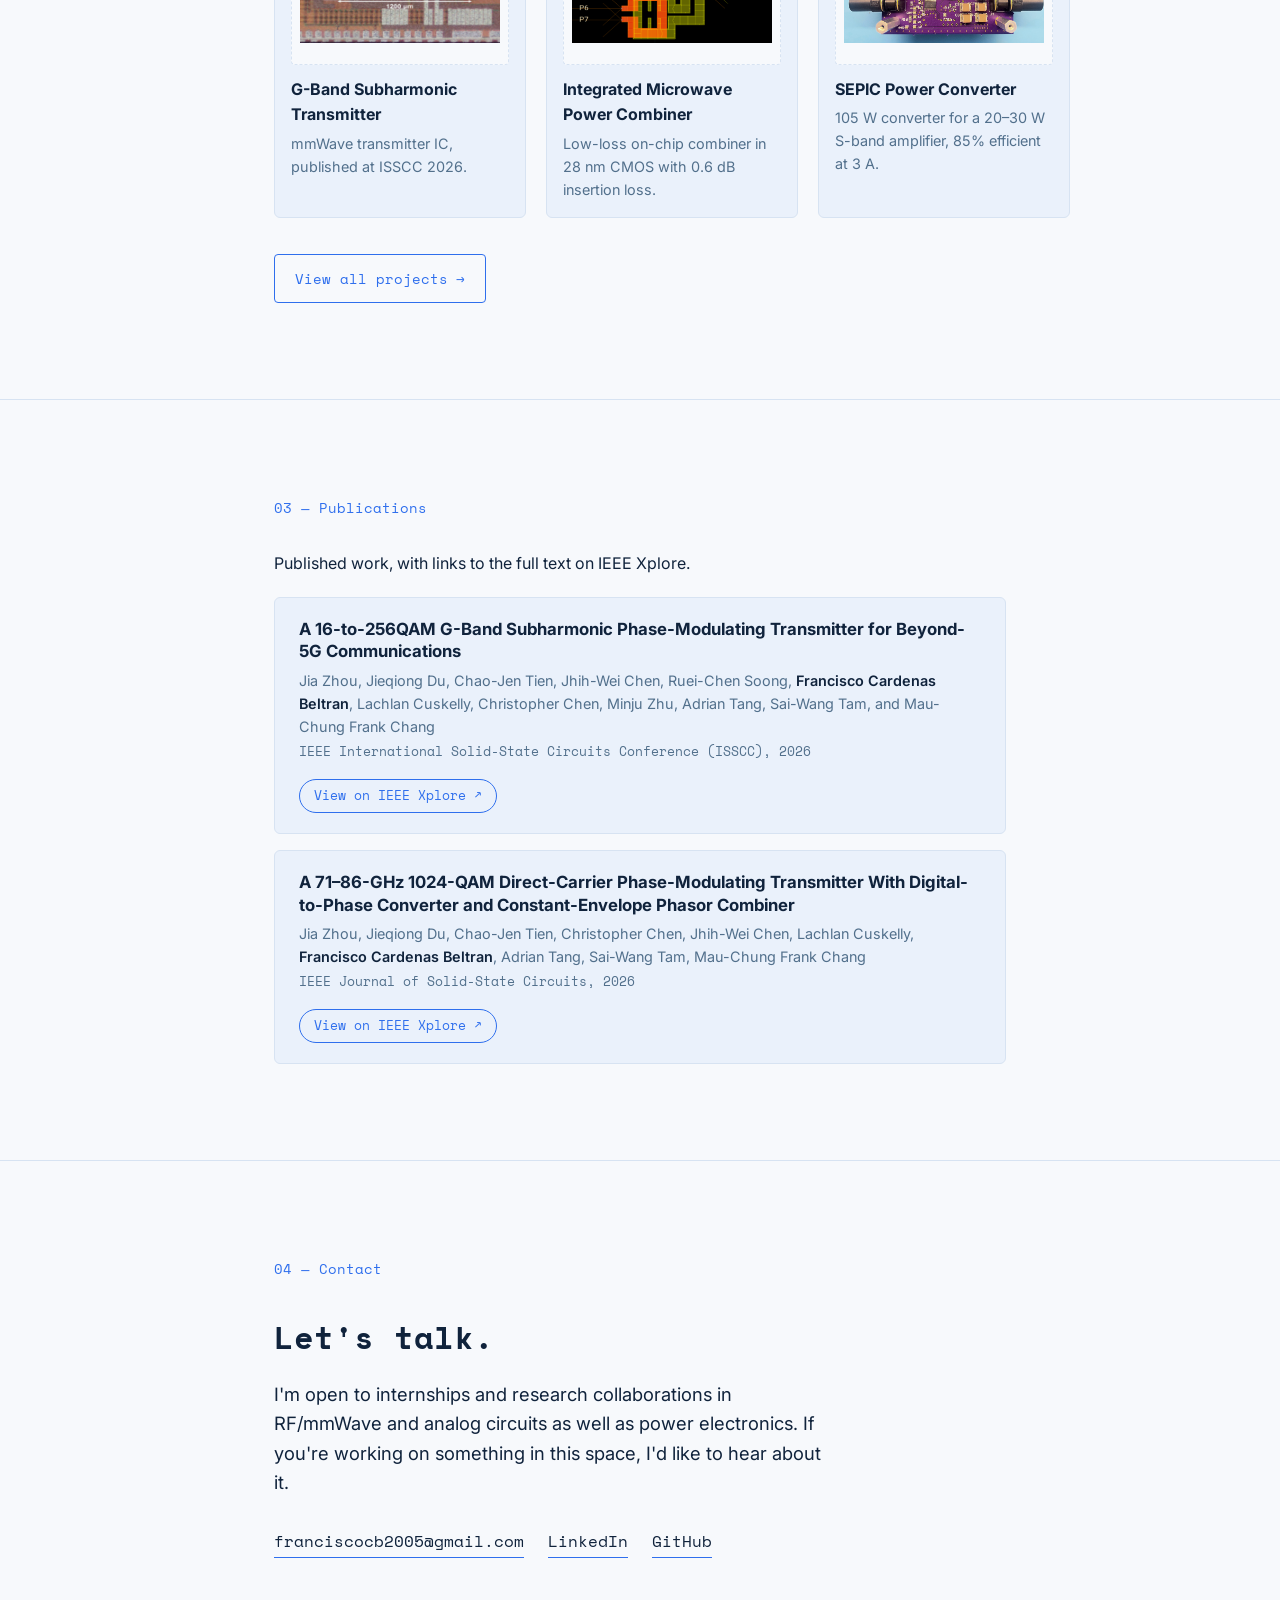
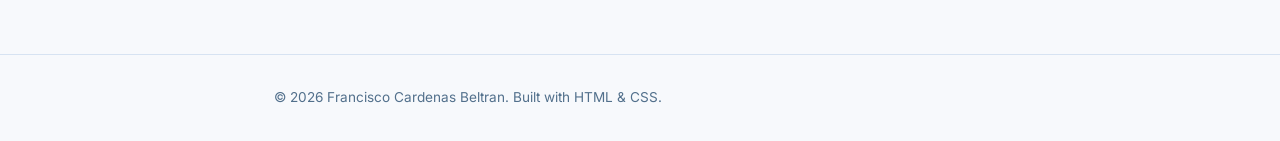
==== commit 85234619: "Update site" ====
--- a/index.html
+++ b/index.html
@@ -95,7 +95,8 @@
           <p class="eyebrow">RF / mmWave / Power Electronics</p>
           <h1>Francisco Cardenas Beltran</h1>
           <p class="hero-sub">
-            Fourth-year electrical engineering student at UCLA. I design
+            Hi! Welcome to my website!<br>
+            I am a fourth-year electrical engineering student at UCLA. I design
             and measure RF/mmWave and analog circuits, from transmitter ICs to
             power converters and antennas.
           </p>
@@ -164,7 +165,7 @@
           <li>UCLA EE, class of 2027</li>
           <li>ISSCC 2026 co-author</li>
         </ul>
-        <a href="CardenasBeltran_Resume.docx.pdf" download class="btn btn-primary">
+        <a href="CardenasBeltran_Resume.pdf" download class="btn btn-primary">
           Download Résumé
           <span aria-hidden="true">↓</span>
         </a>
@@ -270,8 +271,8 @@
         <p class="section-label">04 — Contact</p>
         <h2>Let's talk.</h2>
         <p class="lede">
-          I'm open to internships and research collaborations in RF/mmWave and analog circuits as well. 
-          as power electronics.If you're working on something in this space, I'd like to hear about it.
+          I'm open to internships and research collaborations in RF/mmWave and analog circuits as well
+          as power electronics. If you're working on something in this space, I'd like to hear about it.
         </p>
         <div class="contact-links">
           <a href="mailto:franciscocb2005@gmail.com">franciscocb2005@gmail.com</a>
